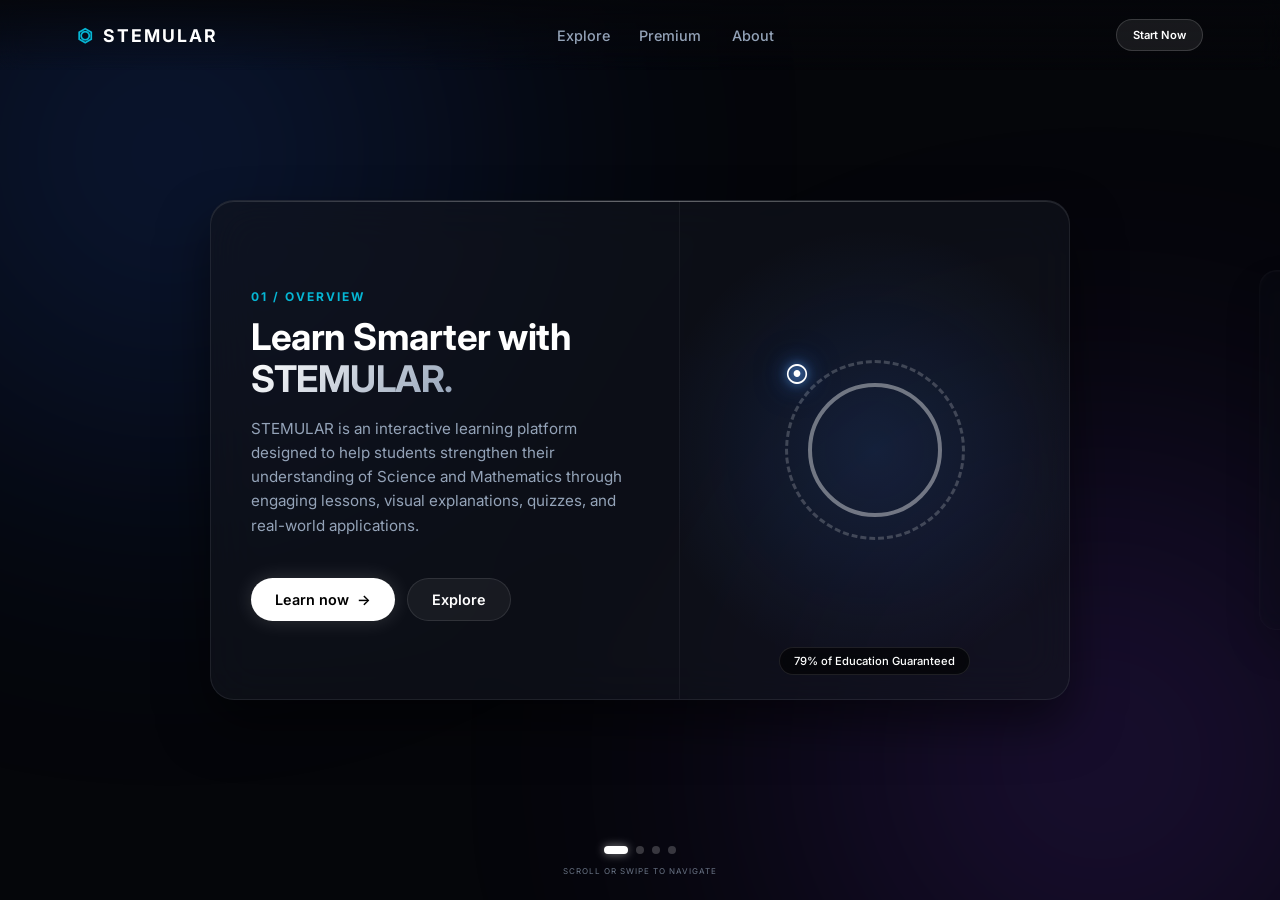
==== index.html @ 3f5dd988 "Add files via upload" ====
<!DOCTYPE html>
<html lang="en">
<head>
  <meta charset="UTF-8">
  <!-- Optimized viewport for iOS notched screens and zoom prevention -->
  <meta name="viewport" content="width=device-width, initial-scale=1.0, maximum-scale=1.0, user-scalable=no, viewport-fit=cover">
  
  <!-- iOS Safari & Mobile Web App Theme Styling -->
  <meta name="theme-color" content="#05060a">
  <meta name="apple-mobile-web-app-capable" content="yes">
  <meta name="apple-mobile-web-app-status-bar-style" content="black-translucent">
  
  <title>STEMULAR — Next-Generation Learning Platform</title>
  <link rel="stylesheet" href="style.css">
  <link rel="preconnect" href="https://fonts.googleapis.com">
  <link rel="preconnect" href="https://fonts.gstatic.com" crossorigin>
  <link href="https://fonts.googleapis.com/css2?family=Inter:wght@300;400;500;600;700&display=swap" rel="stylesheet">
</head>
<body>

  <!-- Animated Ambient Background Lighting -->
  <div class="ambient-background">
    <div class="blob blob-1"></div>
    <div class="blob blob-2"></div>
    <div class="blob blob-3"></div>
  </div>

  <!-- Minimalist Navigation Bar -->
  <header class="navbar">
    <div class="logo">
      <span class="logo-icon">⏣</span> STEMULAR
    </div>
    <nav class="nav-links">
      <a href="explore.html">Explore</a>
      <a href="premium.html">Premium</a>
      <a href="about.html">About</a>
    </nav>
    <a href="start-now.html" class="btn-sm">Start Now</a>
  </header>

  <!-- Main Presentation Slider -->
  <main class="slider-container" id="slider">
    <div class="card-track" id="track">
      
      <!-- CARD 1: Focused / Active -->
      <div class="card active" data-index="0">
        <div class="card-glow"></div>
        <div class="card-content">
          <div class="card-badge">01 / OVERVIEW</div>
          <h1 class="card-title">Learn Smarter with<br><span class="gradient-text">STEMULAR.</span></h1>
          <p class="card-description">
            STEMULAR is an interactive learning platform designed to help students strengthen their understanding of Science and Mathematics through engaging lessons, visual explanations, quizzes, and real-world applications.
          </p>
          <div class="card-actions">
            <a href="start-now.html" class="btn btn-primary">Learn now <span class="arrow">→</span></a>
            <a href="explore.html" class="btn btn-secondary">Explore</a>
          </div>
        </div>
        <div class="card-visual">
          <div class="abstract-grid"></div>
          <div class="orbiting-symbol" aria-hidden="true">⦿</div>
          <div class="floating-badge">79% of Education Guaranteed</div>
        </div>
      </div>

      <!-- CARD 2 -->
      <div class="card" data-index="1">
        <div class="card-glow"></div>
        <div class="card-content">
          <div class="card-badge">02 / SCIENCE</div>
          <h1 class="card-title">Explore<br><span class="gradient-text">Science.</span></h1>
          <p class="card-description">
            Discover Biology, Chemistry, Physics, and Earth Science through interactive simulations, experiments, and visual lessons that make complex scientific concepts easier to understand and remember.
          </p>
          <div class="card-actions">
            <a href="explore.html#cta" class="btn btn-primary">Learn Science <span class="arrow">→</span></a>
          </div>
        </div>
        <div class="card-visual visual-cyan">
          <div class="circle-pulse"></div> 
          <div class="science-icon">⚛</div> 
          <div class="floating-badge">Many Topics Included</div>
        </div>
      </div>

      <!-- CARD 3 -->
      <div class="card" data-index="2">
        <div class="card-glow"></div>
        <div class="card-content">
          <div class="card-badge">03 / MATHEMATICS</div>
          <h1 class="card-title">Master Every<br><span class="gradient-text">Mathematical Concept.</span></h1>
          <p class="card-description">
            Practice mathematical concepts from Algebra and Geometry to Calculus with step-by-step solutions, interactive exercises, and instant feedback designed to build confidence and improve problem-solving skills.
          </p>
          <div class="card-actions">
            <a href="explore.html#cta" class="btn btn-primary">Learn Math <span class="arrow">→</span></a>
          </div>
        </div>
        <div class="card-visual visual-purple">
          <div class="math-symbols" aria-hidden="true">
            <span class="math-symbol symbol-plus">+</span>
            <span class="math-symbol symbol-minus">-</span>
            <span class="math-symbol symbol-divide">÷</span>
            <span class="math-symbol symbol-times">×</span>
            <span class="math-symbol symbol-equals">=</span>
          </div>
          <div class="floating-badge">Improve Mathematical Intelligence</div>
        </div>
      </div>

      <!-- CARD 4 -->
      <div class="card" data-index="3">
        <div class="card-glow"></div>
        <div class="card-content">
          <div class="card-badge">04 / ABOUT</div>
          <h1 class="card-title">Built for Every<br><span class="gradient-text">Academic Learner.</span></h1>
          <p class="card-description">
             STEMULAR aims to inspire curiosity and academic excellence by providing an accessible, engaging, and innovative learning environment where students can develop their knowledge anytime, anywhere.
          </p>
          <div class="card-actions">
            <a href="start-now.html" class="btn btn-primary">Start Now <span class="arrow">→</span></a>
            <a href="about.html" class="btn btn-secondary">About</a>
          </div>
        </div>
        <div class="card-visual visual-emerald">
          <div class="code-preview">
            <code>$ stemular deploy --learn --fast</code>
          </div>
          <div class="floating-badge">Learn Quickly</div>
        </div>
      </div>

    </div>

    <!-- Navigation Controls & Progress -->
    <div class="slider-controls">
      <div class="pagination-dots" id="dots">
        <span class="dot active" data-index="0"></span>
        <span class="dot" data-index="1"></span>
        <span class="dot" data-index="2"></span>
        <span class="dot" data-index="3"></span>
      </div>
      <div class="scroll-hint">
        <span>Scroll or swipe to navigate</span>
      </div>
    </div>
  </main>

  <script src="script.js"></script>
</body>
</html>
---- style.css ----
/* --- RESET & CORE STYLES --- */
* {
  margin: 0;
  padding: 0;
  box-sizing: border-box;
  font-family: 'Inter', -apple-system, BlinkMacSystemFont, sans-serif;
  -webkit-tap-highlight-color: transparent; /* Removes blue tap box on iOS */
}

@property --bg-dark {
  syntax: "<color>";
  inherits: true;
  initial-value: #05060a;
}

@property --ambient-one {
  syntax: "<color>";
  inherits: true;
  initial-value: #2563eb;
}

@property --ambient-two {
  syntax: "<color>";
  inherits: true;
  initial-value: #7c3aed;
}

:root {
  --bg-dark: #05060a;
  --bg-card: rgba(18, 20, 30, 0.65);
  --border-color: rgba(255, 255, 255, 0.08);
  --text-primary: #ffffff;
  --text-secondary: #94a3b8;
  --accent-blue: #3b82f6;
  --accent-cyan: #06b6d4;
  --accent-purple: #8b5cf6;
  --ambient-one: #2563eb;
  --ambient-two: #7c3aed;
}

html {
  scrollbar-gutter: stable;
}

body {
  background-color: var(--bg-dark);
  color: var(--text-primary);
  overflow: hidden;
  /* Use dvh (dynamic viewport height) for iOS Safari URL bar compatibility */
  height: 100vh;
  height: 100dvh;
  width: 100vw;
  user-select: none;
  -webkit-user-select: none;
  overscroll-behavior: none; /* Prevents iOS bounce effect */
  transition:
    background-color 1.15s cubic-bezier(0.16, 1, 0.3, 1),
    --bg-dark 1.15s cubic-bezier(0.16, 1, 0.3, 1),
    --ambient-one 1.15s cubic-bezier(0.16, 1, 0.3, 1),
    --ambient-two 1.15s cubic-bezier(0.16, 1, 0.3, 1);
}

body[data-card-theme="0"] { --bg-dark: #05060a; --ambient-one: #2563eb; --ambient-two: #7c3aed; }
body[data-card-theme="1"] { --bg-dark: #031318; --ambient-one: #06b6d4; --ambient-two: #0f766e; }
body[data-card-theme="2"] { --bg-dark: #10061d; --ambient-one: #8b5cf6; --ambient-two: #ec4899; }
body[data-card-theme="3"] { --bg-dark: #03120d; --ambient-one: #10b981; --ambient-two: #0891b2; }

/* --- AMBIENT LIGHTING BACKGROUND --- */
.ambient-background {
  position: fixed;
  top: 0;
  left: 0;
  width: 100vw;
  height: 100vh;
  height: 100dvh;
  z-index: 0;
  overflow: hidden;
  pointer-events: none;
}

.blob {
  position: absolute;
  width: 72vmax;
  height: 72vmax;
  border-radius: 50%;
  filter: blur(140px);
  opacity: 0.28;
  will-change: transform, background;
  transition: opacity 1.15s ease;
}

.blob-1 {
  background: radial-gradient(circle, var(--ambient-one) 0%, transparent 68%);
  top: -24vmax;
  left: -23vmax;
  animation: drift-one 28s infinite alternate ease-in-out;
}

.blob-2 {
  background: radial-gradient(circle, var(--ambient-two) 0%, transparent 68%);
  bottom: -25vmax;
  right: -22vmax;
  animation: drift-two 34s infinite alternate ease-in-out;
}

.blob-3 {
  display: none;
}

@keyframes drift-one {
  0% { transform: translate3d(0, 0, 0) scale(1); }
  50% { transform: translate3d(12vmax, 7vmax, 0) scale(1.08); }
  100% { transform: translate3d(5vmax, 15vmax, 0) scale(0.96); }
}

@keyframes drift-two {
  0% { transform: translate3d(0, 0, 0) scale(1); }
  50% { transform: translate3d(-10vmax, -8vmax, 0) scale(1.1); }
  100% { transform: translate3d(-16vmax, -3vmax, 0) scale(0.97); }
}

/* --- NAVIGATION BAR --- */
.navbar {
  position: fixed;
  top: 0;
  left: 0;
  width: 100%;
  height: 70px;
  display: flex;
  justify-content: space-between;
  align-items: center;
  padding: 0 6%;
  z-index: 20;
  background: linear-gradient(to bottom, rgba(5, 6, 10, 0.85), transparent);
  backdrop-filter: blur(12px);
  -webkit-backdrop-filter: blur(12px);
}

.logo {
  font-weight: 700;
  font-size: 1.1rem;
  letter-spacing: 2px;
  display: flex;
  align-items: center;
  gap: 8px;
  color: #fff;
}

.logo-icon {
  color: var(--accent-cyan);
}

.nav-links {
  display: flex;
  gap: 28px;
}

.nav-links a {
  color: var(--text-secondary);
  text-decoration: none;
  font-size: 0.9rem;
  font-weight: 500;
  transition: color 0.2s ease;
}

.nav-links a:hover {
  color: var(--text-primary);
}

.nav-links a[href="#Features"],
.nav-links a[href="features.html"],
.nav-links a[href="#Premium"],
.nav-links a[href="premium.html"],
.nav-links a[href="about.html"] {
  display: inline-flex;
  justify-content: center;
}

.nav-links a[href="#Features"],
.nav-links a[href="features.html"] {
  width: 68px;
}

.nav-links a[href="#Premium"],
.nav-links a[href="premium.html"] {
  width: 63px;
}

.nav-links a[href="about.html"] {
  width: 48px;
}

/* --- BUTTONS --- */
.btn, .btn-sm {
  display: inline-flex;
  align-items: center;
  justify-content: center;
  gap: 8px;
  padding: 12px 24px;
  border-radius: 9999px;
  font-size: 0.9rem;
  font-weight: 600;
  text-decoration: none;
  transition: all 0.3s cubic-bezier(0.16, 1, 0.3, 1);
  cursor: pointer;
  white-space: nowrap;
}

.btn-sm {
  padding: 8px 16px;
  font-size: 0.7rem;
  background: rgba(255, 255, 255, 0.08);
  color: #fff;
  border: 1px solid rgba(255, 255, 255, 0.15);
}

.btn-sm:hover,
.btn-sm:focus-visible {
  background: rgba(6, 182, 212, 0.16);
  border-color: rgba(103, 232, 249, 0.75);
  box-shadow: 0 7px 20px rgba(6, 182, 212, 0.32), 0 0 16px rgba(103, 232, 249, 0.45);
  transform: translateY(-2px);
  outline: none;
}

.btn-primary {
  background: #ffffff;
  color: #000000;
  box-shadow: 0 0 20px rgba(255, 255, 255, 0.15);
}

.btn-secondary {
  background: rgba(255, 255, 255, 0.05);
  color: #ffffff;
  border: 1px solid rgba(255, 255, 255, 0.1);
}

.arrow {
  transition: transform 0.2s ease;
}

.btn-primary:hover .arrow {
  transform: translateX(4px);
}

/* --- SLIDER & TRACK CONTAINER --- */
.slider-container {
  position: relative;
  width: 100vw;
  height: 100vh;
  height: 100dvh;
  display: flex;
  align-items: center;
  justify-content: center;
  perspective: 1200px;
  z-index: 1;
  touch-action: pan-y; /* Lets browser handle vertical scroll, JS captures horizontal */
}

.card-track {
  position: relative;
  width: 100%;
  height: 100%;
  transform-style: preserve-3d;
}

/* --- CARD STYLING --- */
.card {
  position: absolute;
  top: 50%;
  left: 50%;
  width: 860px;
  max-width: 86vw;
  height: 500px;
  max-height: 70dvh;
  border-radius: 24px;
  background: var(--bg-card);
  border: 1px solid var(--border-color);
  backdrop-filter: blur(24px);
  -webkit-backdrop-filter: blur(24px);
  box-shadow: 
    0 25px 50px rgba(0, 0, 0, 0.5),
    inset 0 1px 0 rgba(255, 255, 255, 0.1);
  display: grid;
  grid-template-columns: 1.2fr 1fr;
  overflow: hidden;
  will-change: transform, opacity;
  transform-origin: center center;
  
  /* Initial state */
  transform: translate3d(-50%, -50%, 0) scale(0);
  opacity: 0;
  pointer-events: none;
}

.card.active {
  pointer-events: auto;
}

.card-glow {
  position: absolute;
  top: 0; left: 0; right: 0;
  height: 1px;
  background: linear-gradient(90deg, transparent, rgba(255, 255, 255, 0.6), transparent);
  opacity: 0.5;
  pointer-events: none;
}

/* --- CARD CONTENT --- */
.card-content {
  padding: 48px 40px;
  display: flex;
  flex-direction: column;
  justify-content: center;
  z-index: 2;
}

.card-badge {
  font-size: 0.75rem;
  font-weight: 700;
  letter-spacing: 2px;
  color: var(--accent-cyan);
  margin-bottom: 12px;
}

.card-title {
  font-size: 2.3rem;
  font-weight: 700;
  line-height: 1.15;
  margin-bottom: 16px;
  letter-spacing: -0.5px;
}

.gradient-text {
  background: linear-gradient(135deg, #ffffff 0%, #94a3b8 100%);
  background-clip: text;
  -webkit-background-clip: text;
  -webkit-text-fill-color: transparent;
}

.card-description {
  font-size: 0.95rem;
  line-height: 1.6;
  color: var(--text-secondary);
  margin-bottom: 30px;
}

.card-actions {
  display: flex;
  gap: 12px;
  flex-wrap: wrap;
}

/* --- CARD VISUAL --- */
.card-visual {
  position: relative;
  background: radial-gradient(circle at center, rgba(59, 130, 246, 0.15), transparent 70%);
  display: flex;
  align-items: center;
  justify-content: center;
  overflow: hidden;
  border-left: 1px solid rgba(255, 255, 255, 0.05);
  pointer-events: none;
}

.visual-cyan { background: radial-gradient(circle at center, rgba(6, 182, 212, 0.15), transparent 70%); }
.visual-purple { background: radial-gradient(circle at center, rgba(139, 92, 246, 0.15), transparent 70%); }
.visual-emerald { background: radial-gradient(circle at center, rgba(16, 185, 129, 0.15), transparent 70%); }

.abstract-grid {
  width: 180px; height: 180px;
  border: 3px dashed rgba(255, 255, 255, 0.2);
  border-radius: 50%;
  position: relative;
  animation: rotate 10s linear infinite;
}

.abstract-grid::after {
  content: '';
  position: absolute;
  top: 20px; left: 20px; right: 20px; bottom: 20px;
  border: 4px solid rgba(255, 255, 255, 0.4);
  border-radius: 50%;
}

/* Kept separate from the rings so the marker can glow while orbiting with them. */
.orbiting-symbol {
  position: absolute;
  inset: 0;
  width: 180px;
  height: 180px;
  margin: auto;
  font-size: 1.5rem;
  color: #fff;
  animation: rotate 10s linear infinite, symbol-glow 1.8s ease-in-out infinite alternate;
  text-shadow: 0 0 8px rgba(96, 165, 250, 0.95), 0 0 20px rgba(59, 130, 246, 0.8), 0 0 34px rgba(59, 130, 246, 0.55);
}

.circle-pulse {
  position: absolute;
  top: 50%;
  left: 50%;
  translate: -50% -50%; 
  width: 150px; 
  height: 150px;
  background: var(--accent-cyan);
  border-radius: 50%;
  filter: blur(50px);
  opacity: 0.1;
  animation: pulse-center 3s ease-in-out infinite alternate;
  pointer-events: none;
  z-index: 1; 
}

.science-icon {
  position: relative;
  font-size: 11rem;
  z-index: 2; 
  filter: drop-shadow(0 10px 25px rgba(6, 182, 212, 0.5));
  display: flex;
  align-items: center;
  justify-content: center;
}

.math-symbols {
  position: relative;
  width: min(82%, 280px);
  height: 220px;
  overflow: hidden;
  isolation: isolate;
}

.math-symbol {
  position: absolute;
  color: #f5f3ff;
  font-size: clamp(3.2rem, 5.6vw, 5.2rem);
  font-weight: 600;
  line-height: 1;
  text-shadow: 0 0 12px rgba(196, 181, 253, 0.8), 0 0 28px rgba(139, 92, 246, 0.55);
  will-change: transform;
}

.symbol-plus {
  top: 14%;
  left: 12%;
}

.symbol-minus {
  top: 16%;
  right: 12%;
}

.symbol-divide {
  top: 43%;
  left: 42%;
}

.symbol-times {
  bottom: 10%;
  left: 18%;
}

.symbol-equals {
  right: 15%;
  bottom: 13%;
}

.code-preview {
  background: rgba(0, 0, 0, 0.6);
  padding: 14px 20px;
  border-radius: 10px;
  border: 1px solid rgba(255, 255, 255, 0.1);
  font-family: monospace;
  font-size: 0.8rem;
  color: #34d399;
}

.floating-badge {
  position: absolute;
  bottom: 24px;
  background: rgba(0, 0, 0, 0.6);
  border: 1px solid rgba(255, 255, 255, 0.1);
  padding: 6px 14px;
  border-radius: 999px;
  font-size: 0.7rem;
  font-weight: 500;
  color: #fff;
  backdrop-filter: blur(10px);
  -webkit-backdrop-filter: blur(10px);
}

@keyframes rotate { 
  from { transform: rotate(0deg); } 
  to { transform: rotate(360deg); } 
}

@keyframes symbol-glow {
  from { filter: brightness(1) drop-shadow(0 0 2px rgba(147, 197, 253, 0.45)); }
  to { filter: brightness(1.45) drop-shadow(0 0 10px rgba(96, 165, 250, 0.95)); }
}

/* REPLACED: This now scales smoothly without breaking center alignment */
@keyframes pulse-center { 
  from { transform: scale(0.8); opacity: 0.3; } 
  to { transform: scale(1.25); opacity: 0.65; } 
}

/* --- CONTROLS --- */
.slider-controls {
  position: absolute;
  bottom: 24px;
  left: 50%;
  transform: translateX(-50%);
  display: flex;
  flex-direction: column;
  align-items: center;
  gap: 12px;
  z-index: 10;
}

.pagination-dots { display: flex; gap: 8px; }

.dot {
  width: 8px; height: 8px;
  border-radius: 50%;
  background: rgba(255, 255, 255, 0.2);
  cursor: pointer;
  transition: all 0.3s ease;
}

.dot.active {
  width: 24px;
  border-radius: 4px;
  background: #ffffff;
  box-shadow: 0 0 10px rgba(255, 255, 255, 0.5);
}

.scroll-hint {
  font-size: 0.5rem;
  color: var(--text-secondary);
  text-align: center;
  letter-spacing: 1px;
  text-transform: uppercase;
  opacity: 0.7;
}

/* =========================================
   RESPONSIVE & iOS MOBILE OPTIMIZATIONS
========================================= */

/* Tablets & Small Desktops */
@media (max-width: 900px) {
  .card {
    grid-template-columns: 1fr;
    max-width: 88vw;
    height: 480px;
  }
  .card-visual { display: none; }
  .nav-links { display: none; }
}

/* Mobile Devices (iPhones & Androids) */
@media (max-width: 600px) {
  .navbar { padding: 0 5%; }
  .btn-sm { padding: 6px 12px; font-size: 0.75rem; }
  
  .card {
    max-width: 90vw;
    height: 460px;
    max-height: 65dvh;
    border-radius: 20px;
  }
  
  .card-content {
    padding: 32px 24px;
    justify-content: flex-start;
  }
  
  .card-title {
    font-size: 1.75rem;
    margin-bottom: 12px;
  }
  
  .card-description {
    font-size: 0.88rem;
    line-height: 1.5;
    margin-bottom: 24px;
  }
  
  .card-actions {
    flex-direction: column;
    gap: 10px;
  }
  
  .btn {
    width: 100%;
    padding: 12px 18px;
    font-size: 0.85rem;
  }
}

/* Small iPhone screens (SE / Mini models) */
@media (max-width: 380px) {
  .card {
    height: 440px;
  }
  .card-content {
    padding: 24px 18px;
  }
  .card-title {
    font-size: 1.5rem;
  }
  .card-description {
    font-size: 0.82rem;
    margin-bottom: 18px;
  }
}

/* A raised visual layer: it travels with the card tilt but stays on a reliable click plane. */
.card.active .card-content {
  position: relative;
  z-index: 30;
  pointer-events: auto;
}

.card.active .card-actions {
  position: relative;
  z-index: 40;
  pointer-events: auto;
}

.card-actions .btn {
  position: relative;
  z-index: 50;
  pointer-events: auto !important;
  cursor: pointer !important;
  touch-action: manipulation;
  isolation: isolate;
  transform: translateY(0);
  animation: button-float 2.8s ease-in-out infinite;
  transition: transform 0.25s cubic-bezier(0.16, 1, 0.3, 1), box-shadow 0.25s ease, background 0.25s ease;
  will-change: transform, box-shadow;
}

.card-actions {
  position: relative;
  z-index: 10;
}

.card-actions .btn:hover,
.card-actions .btn:focus-visible {
  animation-play-state: paused;
  transform: translateY(-9px) scale(1.04);
  outline: none;
}

.card-actions .btn:active,
.card-actions .btn.is-pressing {
  transform: translateY(-3px) scale(0.98);
}

.card-actions .btn-primary:hover,
.card-actions .btn-primary:focus-visible {
  box-shadow: 0 18px 34px rgba(0, 0, 0, 0.4), 0 0 30px rgba(59, 130, 246, 0.85), 0 0 12px rgba(255, 255, 255, 0.9);
}

.card-actions .btn-secondary:hover,
.card-actions .btn-secondary:focus-visible {
  background: rgba(255, 255, 255, 0.12);
  box-shadow: 0 18px 34px rgba(0, 0, 0, 0.35), 0 0 28px rgba(59, 130, 246, 0.7), 0 0 12px rgba(255, 255, 255, 0.45);
}

@keyframes button-float {
  0%, 100% { transform: translateY(0); }
  50% { transform: translateY(-7px); }
}

/* The real controls sit outside the transformed card, but track its position. */
.floating-actions {
  position: fixed;
  display: flex;
  gap: 12px;
  flex-wrap: wrap;
  z-index: 100;
  pointer-events: auto;
  transform: translateY(10px);
}

body.floating-actions-ready .card .card-actions:not(.floating-actions) {
  visibility: hidden;
  pointer-events: none;
}

@media (max-width: 600px) {
  .card.active .card-actions:not(.floating-actions) {
    position: absolute;
    right: clamp(18px, 6vw, 24px);
    bottom: 28px;
    left: clamp(18px, 6vw, 24px);
    z-index: 40;
  }

  .floating-actions {
    flex-direction: column;
    gap: 10px;
    transform: none;
  }

  .floating-actions .btn {
    width: 100%;
  }

  /* Keep the raised controls comfortably below the copy on smaller screens. */
  .card-description {
    margin-bottom: 40px;
  }

}

@media (max-width: 380px) {
  .card-description {
    margin-bottom: 32px;
  }
}
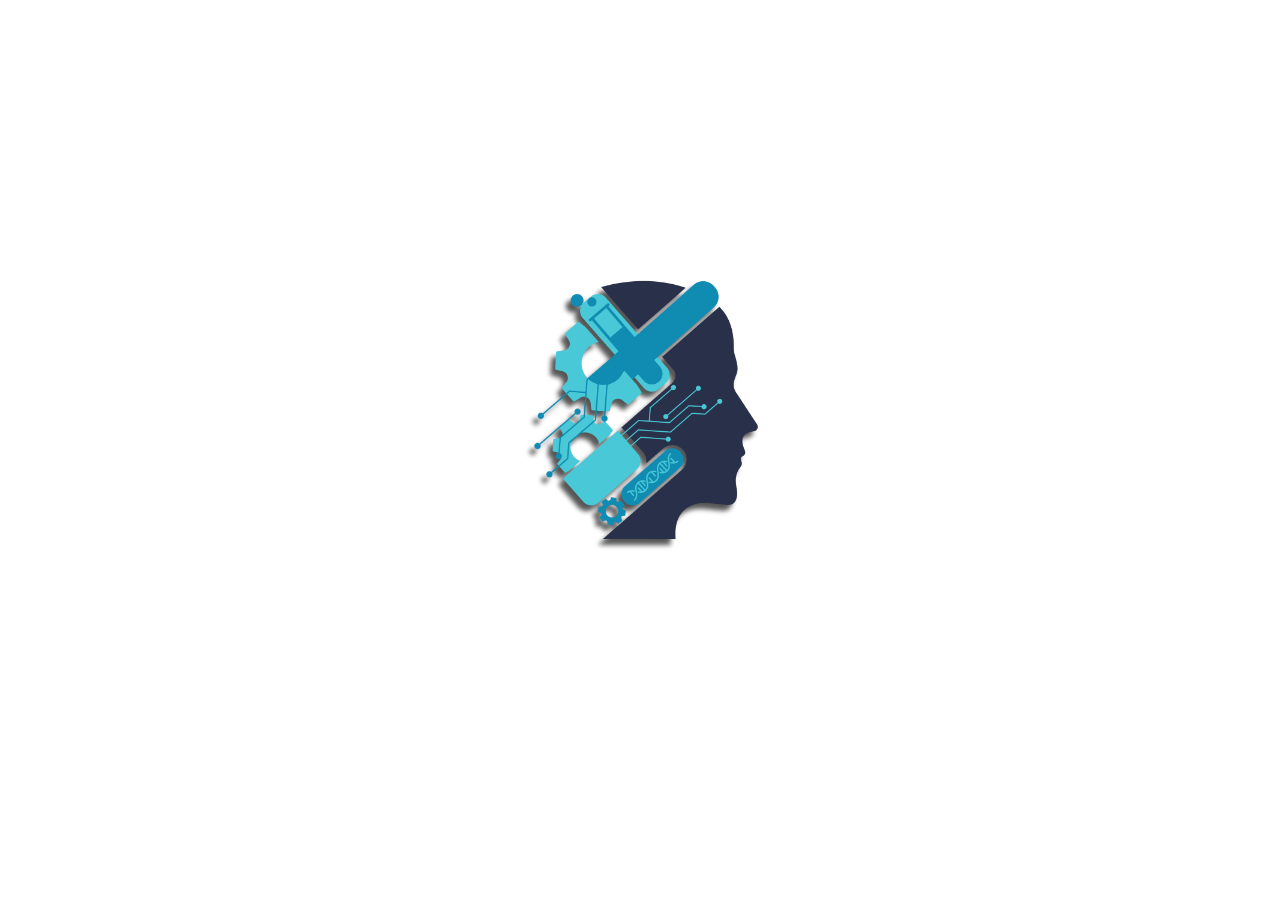
==== commit ccbdf9b5: "Rename Index.html to index.html" ====
--- a/index.html
+++ b/index.html
@@ -2,150 +2,37 @@
 <html lang="en">
 <head>
   <meta charset="UTF-8">
-  <!-- Optimized viewport for iOS notched screens and zoom prevention -->
-  <meta name="viewport" content="width=device-width, initial-scale=1.0, maximum-scale=1.0, user-scalable=no, viewport-fit=cover">
-  
-  <!-- iOS Safari & Mobile Web App Theme Styling -->
-  <meta name="theme-color" content="#05060a">
-  <meta name="apple-mobile-web-app-capable" content="yes">
-  <meta name="apple-mobile-web-app-status-bar-style" content="black-translucent">
-  
-  <title>STEMULAR — Next-Generation Learning Platform</title>
-  <link rel="stylesheet" href="style.css">
-  <link rel="preconnect" href="https://fonts.googleapis.com">
-  <link rel="preconnect" href="https://fonts.gstatic.com" crossorigin>
-  <link href="https://fonts.googleapis.com/css2?family=Inter:wght@300;400;500;600;700&display=swap" rel="stylesheet">
+  <meta name="viewport" content="width=device-width, initial-scale=1.0">
+  <title>AID.EM COMPANY</title>
+  <link rel="stylesheet" href="Enter_page.css">
 </head>
 <body>
 
-  <!-- Animated Ambient Background Lighting -->
-  <div class="ambient-background">
-    <div class="blob blob-1"></div>
-    <div class="blob blob-2"></div>
-    <div class="blob blob-3"></div>
-  </div>
-
-  <!-- Minimalist Navigation Bar -->
-  <header class="navbar">
-    <div class="logo">
-      <span class="logo-icon">⏣</span> STEMULAR
-    </div>
-    <nav class="nav-links">
-      <a href="explore.html">Explore</a>
-      <a href="premium.html">Premium</a>
-      <a href="about.html">About</a>
-    </nav>
-    <a href="start-now.html" class="btn-sm">Start Now</a>
-  </header>
-
-  <!-- Main Presentation Slider -->
-  <main class="slider-container" id="slider">
-    <div class="card-track" id="track">
+  <main class="stage-container">
+    <!-- Image Stage -->
+    <div class="images-stage" id="stage">
       
-      <!-- CARD 1: Focused / Active -->
-      <div class="card active" data-index="0">
-        <div class="card-glow"></div>
-        <div class="card-content">
-          <div class="card-badge">01 / OVERVIEW</div>
-          <h1 class="card-title">Learn Smarter with<br><span class="gradient-text">STEMULAR.</span></h1>
-          <p class="card-description">
-            STEMULAR is an interactive learning platform designed to help students strengthen their understanding of Science and Mathematics through engaging lessons, visual explanations, quizzes, and real-world applications.
-          </p>
-          <div class="card-actions">
-            <a href="start-now.html" class="btn btn-primary">Learn now <span class="arrow">→</span></a>
-            <a href="explore.html" class="btn btn-secondary">Explore</a>
-          </div>
-        </div>
-        <div class="card-visual">
-          <div class="abstract-grid"></div>
-          <div class="orbiting-symbol" aria-hidden="true">⦿</div>
-          <div class="floating-badge">79% of Education Guaranteed</div>
-        </div>
+      <!-- 5.png (Starts centered, slides left) -->
+      <div class="img-wrapper" id="wrapper-5">
+        <img src="5.png" alt="Primary Image" class="anim-img">
       </div>
 
-      <!-- CARD 2 -->
-      <div class="card" data-index="1">
-        <div class="card-glow"></div>
-        <div class="card-content">
-          <div class="card-badge">02 / SCIENCE</div>
-          <h1 class="card-title">Explore<br><span class="gradient-text">Science.</span></h1>
-          <p class="card-description">
-            Discover Biology, Chemistry, Physics, and Earth Science through interactive simulations, experiments, and visual lessons that make complex scientific concepts easier to understand and remember.
-          </p>
-          <div class="card-actions">
-            <a href="explore.html#cta" class="btn btn-primary">Learn Science <span class="arrow">→</span></a>
-          </div>
-        </div>
-        <div class="card-visual visual-cyan">
-          <div class="circle-pulse"></div> 
-          <div class="science-icon">⚛</div> 
-          <div class="floating-badge">Many Topics Included</div>
-        </div>
-      </div>
-
-      <!-- CARD 3 -->
-      <div class="card" data-index="2">
-        <div class="card-glow"></div>
-        <div class="card-content">
-          <div class="card-badge">03 / MATHEMATICS</div>
-          <h1 class="card-title">Master Every<br><span class="gradient-text">Mathematical Concept.</span></h1>
-          <p class="card-description">
-            Practice mathematical concepts from Algebra and Geometry to Calculus with step-by-step solutions, interactive exercises, and instant feedback designed to build confidence and improve problem-solving skills.
-          </p>
-          <div class="card-actions">
-            <a href="explore.html#cta" class="btn btn-primary">Learn Math <span class="arrow">→</span></a>
-          </div>
-        </div>
-        <div class="card-visual visual-purple">
-          <div class="math-symbols" aria-hidden="true">
-            <span class="math-symbol symbol-plus">+</span>
-            <span class="math-symbol symbol-minus">-</span>
-            <span class="math-symbol symbol-divide">÷</span>
-            <span class="math-symbol symbol-times">×</span>
-            <span class="math-symbol symbol-equals">=</span>
-          </div>
-          <div class="floating-badge">Improve Mathematical Intelligence</div>
-        </div>
-      </div>
-
-      <!-- CARD 4 -->
-      <div class="card" data-index="3">
-        <div class="card-glow"></div>
-        <div class="card-content">
-          <div class="card-badge">04 / ABOUT</div>
-          <h1 class="card-title">Built for Every<br><span class="gradient-text">Academic Learner.</span></h1>
-          <p class="card-description">
-             STEMULAR aims to inspire curiosity and academic excellence by providing an accessible, engaging, and innovative learning environment where students can develop their knowledge anytime, anywhere.
-          </p>
-          <div class="card-actions">
-            <a href="start-now.html" class="btn btn-primary">Start Now <span class="arrow">→</span></a>
-            <a href="about.html" class="btn btn-secondary">About</a>
-          </div>
-        </div>
-        <div class="card-visual visual-emerald">
-          <div class="code-preview">
-            <code>$ stemular deploy --learn --fast</code>
-          </div>
-          <div class="floating-badge">Learn Quickly</div>
-        </div>
+      <!-- 4.png (Starts centered & invisible behind 5.png, pans right) -->
+      <div class="img-wrapper" id="wrapper-4">
+        <img src="4.png" alt="Secondary Image" class="anim-img">
       </div>
 
     </div>
 
-    <!-- Navigation Controls & Progress -->
-    <div class="slider-controls">
-      <div class="pagination-dots" id="dots">
-        <span class="dot active" data-index="0"></span>
-        <span class="dot" data-index="1"></span>
-        <span class="dot" data-index="2"></span>
-        <span class="dot" data-index="3"></span>
-      </div>
-      <div class="scroll-hint">
-        <span>Scroll or swipe to navigate</span>
-      </div>
+    <!-- Editable Action Button -->
+    <div class="button-container">
+      <!-- Edit the href link and button text below -->
+      <a href="index.html" class="action-btn" id="actionBtn" target="_blank">
+        Visit STEMULAR
+      </a>
     </div>
   </main>
 
-  <script src="script.js"></script>
+  <script src="Enter_page.js"></script>
 </body>
 </html>
--- a/Enter_page.css
+++ b/Enter_page.css
@@ -0,0 +1,115 @@
+/* --- Configuration Variables --- */
+:root {
+  --w5: 300px;               /* Size for 5.png */
+  --w4: 360px;               /* Size for 4.png */
+  --spacing: 4px;            /* Gap between photos */
+  --anim-duration: 3s;       /* 3-second transition duration */
+  --anim-easing: cubic-bezier(0.25, 1, 0.5, 1);
+}
+
+/* --- Page Setup --- */
+* {
+  box-sizing: border-box;
+  margin: 0;
+  padding: 0;
+}
+
+body {
+  background-color: #ffffff;
+  font-family: -apple-system, BlinkMacSystemFont, "Segoe UI", Roboto, Helvetica, Arial, sans-serif;
+  min-height: 100vh;
+  display: flex;
+  justify-content: center;
+  align-items: center;
+  overflow: hidden;
+}
+
+.stage-container {
+  display: flex;
+  flex-direction: column;
+  align-items: center;
+  justify-content: center;
+  width: 100%;
+}
+
+/* --- Image Stage & Alignment --- */
+.images-stage {
+  display: flex;
+  align-items: center;
+  justify-content: center;
+  gap: var(--spacing);
+  position: relative;
+}
+
+.img-wrapper {
+  display: flex;
+  justify-content: center;
+  align-items: center;
+  transition: transform var(--anim-duration) var(--anim-easing), 
+              opacity var(--anim-duration) var(--anim-easing);
+}
+
+.anim-img {
+  width: 100%;
+  height: auto;
+  object-fit: contain;
+}
+
+/* --- Dynamic Initial Centering --- */
+#wrapper-5 {
+  width: var(--w5);
+  z-index: 2;
+  transform: translateX(calc((var(--w4) + var(--spacing)) / 2));
+}
+
+#wrapper-4 {
+  width: var(--w4);
+  z-index: 1;
+  opacity: 0;
+  transform: translateX(calc(-1 * (var(--w5) + var(--spacing)) / 2));
+}
+
+/* --- Active Animation State --- */
+.images-stage.animate #wrapper-5 {
+  transform: translateX(0);
+}
+
+.images-stage.animate #wrapper-4 {
+  opacity: 1;
+  transform: translateX(0);
+}
+
+/* --- Button Styling & Fade-in --- */
+.button-container {
+  margin-top: 20px; /* Increased distance below the images */
+  height: 50px;
+  display: flex;
+  justify-content: center;
+}
+
+.action-btn {
+  display: inline-block;
+  padding: 14px 32px;
+  background-color: #0d5c75;
+  color: #ffffff;
+  text-decoration: none;
+  font-weight: 600;
+  font-size: 1rem;
+  border-radius: 30px;
+  box-shadow: 0 4px 12px rgba(13, 92, 117, 0.2);
+  transition: opacity 1s ease, background-color 0.2s ease, transform 0.2s ease;
+  
+  /* Initial Hidden State */
+  opacity: 0;
+  pointer-events: none;
+}
+
+.action-btn:hover {
+  background-color: #083f50;
+  transform: translateY(-2px);
+}
+
+.action-btn.show {
+  opacity: 1;
+  pointer-events: auto;
+}
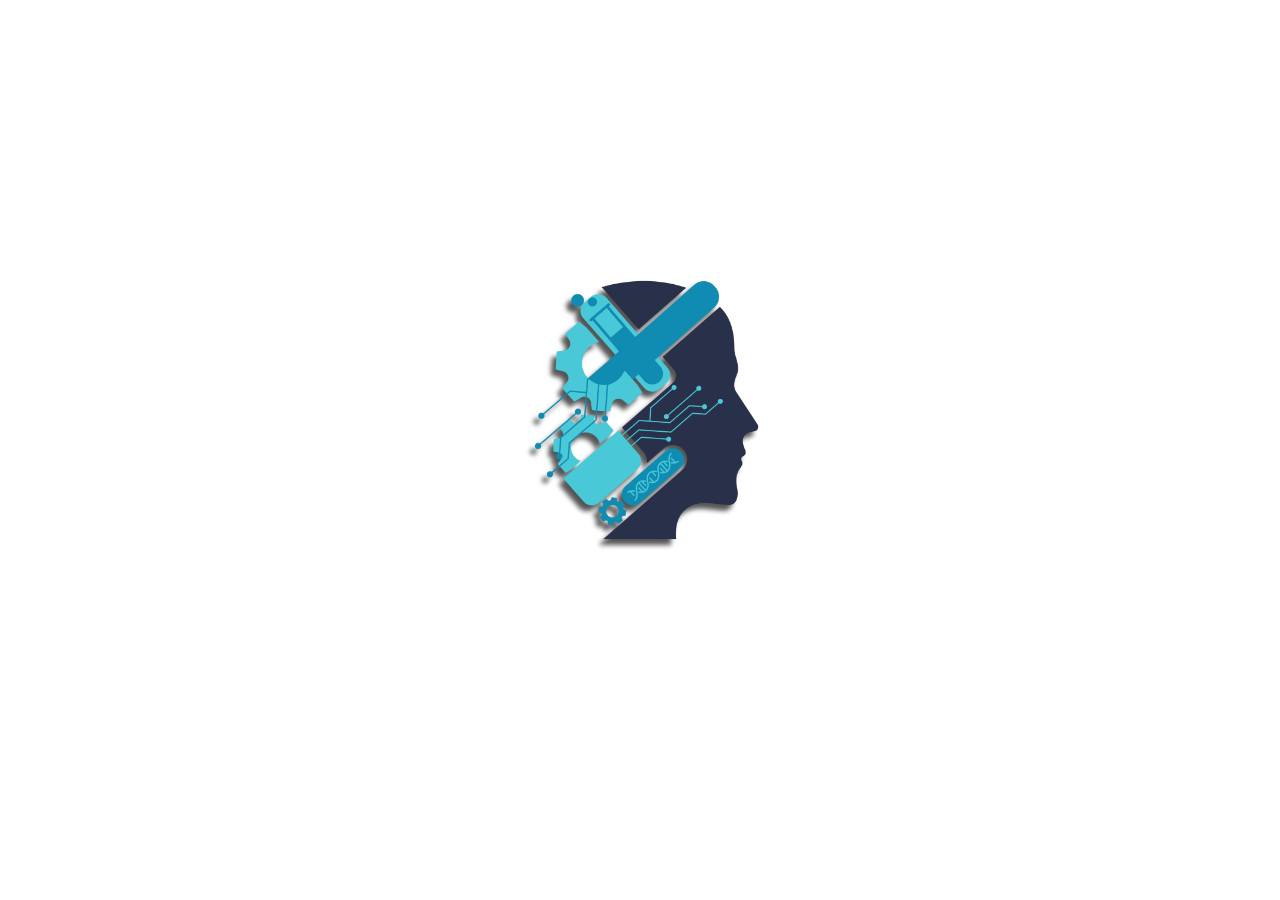
==== commit 1582267b: "Update index.html" ====
--- a/index.html
+++ b/index.html
@@ -3,21 +3,26 @@
 <head>
   <meta charset="UTF-8">
   <meta name="viewport" content="width=device-width, initial-scale=1.0">
-  <title>AID.EM COMPANY</title>
+  <title>Image Animation Sequence</title>
   <link rel="stylesheet" href="Enter_page.css">
 </head>
 <body>
 
+  <!-- Animated Background Layer with Left & Right Blur Balls -->
+  <div class="bg-animated" id="bgAnim">
+    <div class="blur-ball ball-left"></div>
+    <div class="blur-ball ball-right"></div>
+  </div>
+
   <main class="stage-container">
-    <!-- Image Stage -->
     <div class="images-stage" id="stage">
       
-      <!-- 5.png (Starts centered, slides left) -->
+      <!-- 5.png -->
       <div class="img-wrapper" id="wrapper-5">
         <img src="5.png" alt="Primary Image" class="anim-img">
       </div>
 
-      <!-- 4.png (Starts centered & invisible behind 5.png, pans right) -->
+      <!-- 4.png -->
       <div class="img-wrapper" id="wrapper-4">
         <img src="4.png" alt="Secondary Image" class="anim-img">
       </div>
@@ -26,8 +31,7 @@
 
     <!-- Editable Action Button -->
     <div class="button-container">
-      <!-- Edit the href link and button text below -->
-      <a href="index.html" class="action-btn" id="actionBtn" target="_blank">
+      <a href="Overview.html" class="action-btn" id="actionBtn" target="_blank">
         Visit STEMULAR
       </a>
     </div>
--- a/Enter_page.css
+++ b/Enter_page.css
@@ -1,10 +1,36 @@
 /* --- Configuration Variables --- */
 :root {
-  --w5: 300px;               /* Size for 5.png */
-  --w4: 360px;               /* Size for 4.png */
-  --spacing: 4px;            /* Gap between photos */
+  --w5: 300px;               /* Desktop size for 5.png */
+  --w4: 360px;               /* Desktop size for 4.png */
+  --spacing: 3px;            /* Gap between photos */
   --anim-duration: 3s;       /* 3-second transition duration */
   --anim-easing: cubic-bezier(0.25, 1, 0.5, 1);
+  --button-margin: 80px;     /* Button distance below images */
+}
+
+/* --- Mobile & Tablet Breakpoints --- */
+@media (max-width: 680px) {
+  :root {
+    --w5: 48vw;              
+    --w4: 38vw;              
+    --spacing: 4px;
+    --button-margin: 40px;   
+  }
+  
+  /* Scales down blur balls on mobile to prevent rendering lag */
+  .blur-ball {
+    width: 220px !important;
+    height: 220px !important;
+    filter: blur(50px) !important;
+  }
+}
+
+@media (max-width: 400px) {
+  :root {
+    --w5: 50vw;
+    --w4: 36vw;
+    --button-margin: 30px;
+  }
 }
 
 /* --- Page Setup --- */
@@ -18,18 +44,87 @@
   background-color: #ffffff;
   font-family: -apple-system, BlinkMacSystemFont, "Segoe UI", Roboto, Helvetica, Arial, sans-serif;
   min-height: 100vh;
-  display: flex;
-  justify-content: center;
-  align-items: center;
-  overflow: hidden;
-}
-
+  min-height: 100dvh; 
+  display: flex;
+  justify-content: center;
+  align-items: center;
+  overflow: hidden; /* Keeps floating balls from creating scrollbars */
+  padding: 16px;
+  position: relative;
+}
+
+/* --- Animated Background Layer --- */
+.bg-animated {
+  position: fixed;
+  inset: 0;
+  width: 100vw;
+  height: 100vh;
+  z-index: 0;
+  
+  background: linear-gradient(135deg, #ffffff, #e3f3f7, #cbe7f0, #f4fafd, #ffffff);
+  background-size: 400% 400%;
+  
+  opacity: 0;
+  transition: opacity 2s ease-in-out;
+  pointer-events: none;
+}
+
+.bg-animated.show {
+  opacity: 1;
+  animation: gradientWave 12s ease infinite;
+}
+
+@keyframes gradientWave {
+  0% { background-position: 0% 50%; }
+  50% { background-position: 100% 50%; }
+  100% { background-position: 0% 50%; }
+}
+
+/* --- Ambient Blur Balls --- */
+.blur-ball {
+  position: absolute;
+  width: 380px;
+  height: 380px;
+  border-radius: 50%;
+  filter: blur(80px);
+  opacity: 0.55;
+  will-change: transform;
+  animation: floatBall 8s ease-in-out infinite alternate;
+}
+
+.ball-left {
+  top: 15%;
+  left: -100px;
+  background: #62c3d7; /* Bright ambient teal */
+  animation-delay: 0s;
+}
+
+.ball-right {
+  bottom: 15%;
+  right: -100px;
+  background: #0d5c75; /* Deep brand teal */
+  animation-delay: -4s; /* Offset timing so they don't bounce identically */
+}
+
+@keyframes floatBall {
+  0% {
+    transform: translateY(0) scale(1);
+  }
+  100% {
+    transform: translateY(-40px) scale(1.1);
+  }
+}
+
+/* --- Main Layout Container --- */
 .stage-container {
   display: flex;
   flex-direction: column;
   align-items: center;
   justify-content: center;
   width: 100%;
+  max-width: 1200px;
+  position: relative;
+  z-index: 10;
 }
 
 /* --- Image Stage & Alignment --- */
@@ -39,6 +134,7 @@
   justify-content: center;
   gap: var(--spacing);
   position: relative;
+  width: 100%;
 }
 
 .img-wrapper {
@@ -47,6 +143,7 @@
   align-items: center;
   transition: transform var(--anim-duration) var(--anim-easing), 
               opacity var(--anim-duration) var(--anim-easing);
+  will-change: transform, opacity;
 }
 
 .anim-img {
@@ -55,15 +152,17 @@
   object-fit: contain;
 }
 
-/* --- Dynamic Initial Centering --- */
+/* --- Dynamic Initial Centering Math --- */
 #wrapper-5 {
   width: var(--w5);
+  max-width: 100%;
   z-index: 2;
   transform: translateX(calc((var(--w4) + var(--spacing)) / 2));
 }
 
 #wrapper-4 {
   width: var(--w4);
+  max-width: 100%;
   z-index: 1;
   opacity: 0;
   transform: translateX(calc(-1 * (var(--w5) + var(--spacing)) / 2));
@@ -79,27 +178,30 @@
   transform: translateX(0);
 }
 
-/* --- Button Styling & Fade-in --- */
+/* --- Responsive Button Styling & Fade-in --- */
 .button-container {
-  margin-top: 20px; /* Increased distance below the images */
-  height: 50px;
-  display: flex;
-  justify-content: center;
+  margin-top: 20px;
+  min-height: 50px;
+  display: flex;
+  justify-content: center;
+  width: 100%;
+  padding: 0 16px;
 }
 
 .action-btn {
   display: inline-block;
-  padding: 14px 32px;
+  padding: 14px 28px;
   background-color: #0d5c75;
   color: #ffffff;
   text-decoration: none;
   font-weight: 600;
-  font-size: 1rem;
+  font-size: 0.95rem;
   border-radius: 30px;
+  text-align: center;
   box-shadow: 0 4px 12px rgba(13, 92, 117, 0.2);
   transition: opacity 1s ease, background-color 0.2s ease, transform 0.2s ease;
-  
-  /* Initial Hidden State */
+  max-width: 100%;
+  
   opacity: 0;
   pointer-events: none;
 }
@@ -112,4 +214,11 @@
 .action-btn.show {
   opacity: 1;
   pointer-events: auto;
-}+}
+
+@media (max-width: 480px) {
+  .action-btn {
+    padding: 12px 20px;
+    font-size: 0.875rem;
+  }
+}
